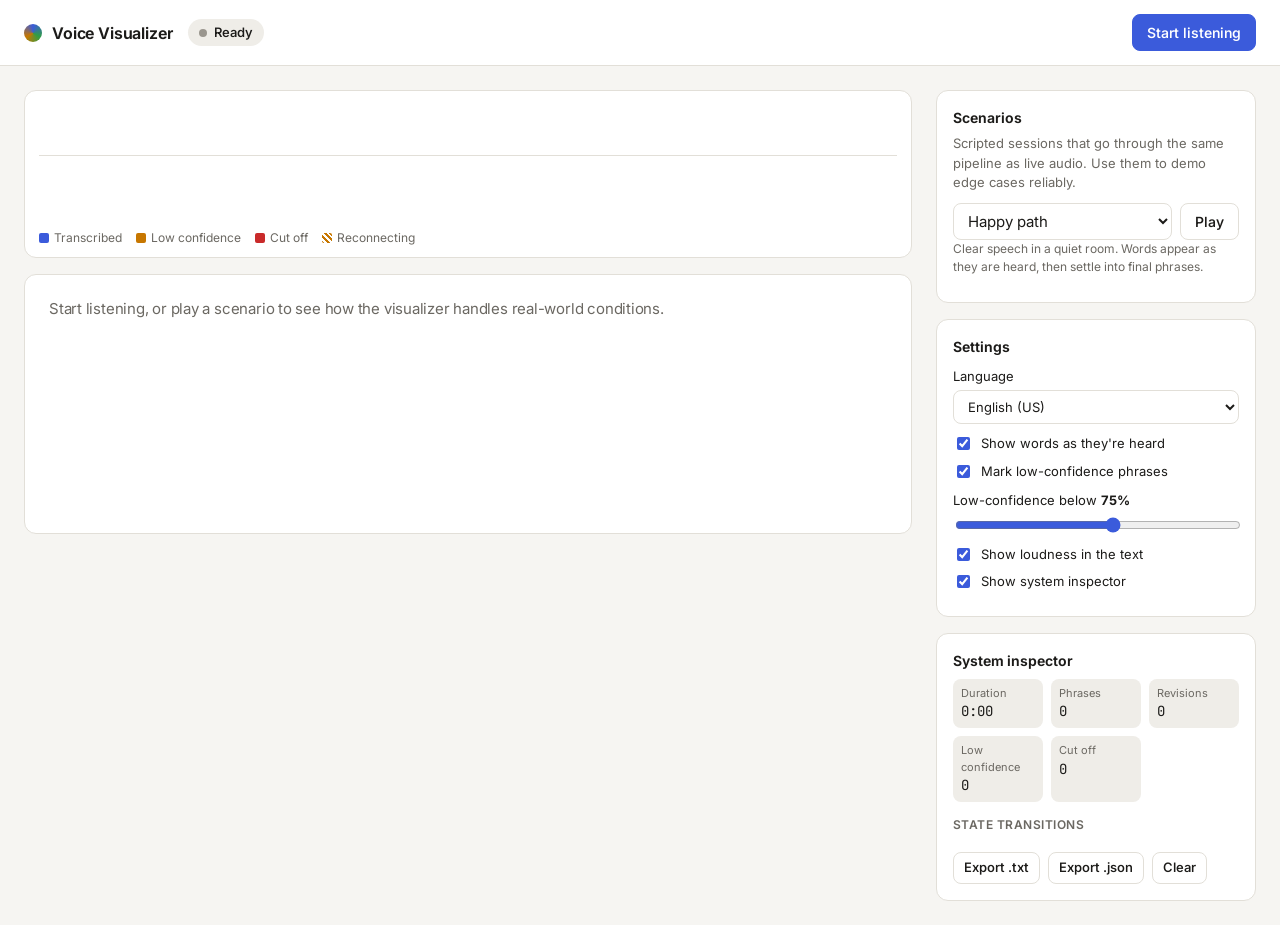
==== index.html @ 73055bd8 "Build real-time voice visualizer with edge-case scenarios Live mode uses Web Audio for loudness and " ====
<!doctype html>
<html lang="en">
<head>
  <meta charset="utf-8">
  <meta name="viewport" content="width=device-width, initial-scale=1">
  <title>Voice Visualizer</title>
  <meta name="description" content="Real-time voice visualizer: live transcription with partial results, confidence and loudness, plus scripted edge-case scenarios.">
  <link rel="preconnect" href="https://fonts.googleapis.com">
  <link rel="preconnect" href="https://fonts.gstatic.com" crossorigin>
  <link href="https://fonts.googleapis.com/css2?family=Inter:wght@300..800&family=JetBrains+Mono:wght@400;500&display=swap" rel="stylesheet">
  <link rel="stylesheet" href="styles.css">
</head>
<body>
  <header class="topbar">
    <div class="brand">
      <span class="brand-mark" aria-hidden="true"></span>
      <h1>Voice Visualizer</h1>
    </div>
    <div class="status" aria-live="polite">
      <span id="stateChip" class="chip" data-state="idle">Ready</span>
      <span id="modeLabel" class="mode-label"></span>
    </div>
    <div class="controls" id="controls"></div>
  </header>

  <main class="layout">
    <section class="stage">
      <div id="banner" class="banner" hidden></div>

      <div class="ribbon-wrap">
        <canvas id="ribbon" aria-label="Live loudness of the microphone over the last 12 seconds"></canvas>
        <div class="ribbon-legend">
          <span><i class="sw sw-speech"></i>Transcribed</span>
          <span><i class="sw sw-low"></i>Low confidence</span>
          <span><i class="sw sw-cut"></i>Cut off</span>
          <span><i class="sw sw-gap"></i>Reconnecting</span>
        </div>
      </div>

      <div id="hint" class="hint" hidden></div>

      <article id="transcript" class="transcript" aria-live="polite">
        <p class="empty" id="emptyState">Start listening, or play a scenario to see how the visualizer handles real-world conditions.</p>
      </article>
    </section>

    <aside class="panel">
      <section class="card">
        <h2>Scenarios</h2>
        <p class="muted">Scripted sessions that go through the same pipeline as live audio. Use them to demo edge cases reliably.</p>
        <div class="row">
          <select id="scenarioSelect" aria-label="Scenario"></select>
          <button id="playScenario" class="btn">Play</button>
        </div>
        <p id="scenarioDesc" class="muted small"></p>
      </section>

      <section class="card">
        <h2>Settings</h2>
        <label class="field">
          <span>Language</span>
          <select id="langSelect">
            <option value="en-US">English (US)</option>
            <option value="en-GB">English (UK)</option>
            <option value="en-IN">English (India)</option>
            <option value="hi-IN">Hindi</option>
            <option value="es-ES">Spanish</option>
            <option value="fr-FR">French</option>
            <option value="de-DE">German</option>
          </select>
        </label>
        <label class="toggle"><input type="checkbox" id="optPartial" checked><span>Show words as they're heard</span></label>
        <label class="toggle"><input type="checkbox" id="optConfidence" checked><span>Mark low-confidence phrases</span></label>
        <label class="field slider" id="thresholdField">
          <span>Low-confidence below <b id="thresholdValue">75%</b></span>
          <input type="range" id="optThreshold" min="50" max="95" step="5" value="75">
        </label>
        <label class="toggle"><input type="checkbox" id="optLoudness" checked><span>Show loudness in the text</span></label>
        <label class="toggle"><input type="checkbox" id="optInspector" checked><span>Show system inspector</span></label>
      </section>

      <section class="card inspector" id="inspector">
        <h2>System inspector</h2>
        <dl class="stats">
          <div><dt>Duration</dt><dd id="statDuration">0:00</dd></div>
          <div><dt>Phrases</dt><dd id="statSegments">0</dd></div>
          <div><dt>Revisions</dt><dd id="statRevisions">0</dd></div>
          <div><dt>Low confidence</dt><dd id="statLow">0</dd></div>
          <div><dt>Cut off</dt><dd id="statCut">0</dd></div>
        </dl>
        <h3>State transitions</h3>
        <ol id="log" class="log"></ol>
        <div class="row">
          <button id="exportTxt" class="btn ghost small">Export .txt</button>
          <button id="exportJson" class="btn ghost small">Export .json</button>
          <button id="clearBtn" class="btn ghost small">Clear</button>
        </div>
      </section>
    </aside>
  </main>

  <script src="scenarios.js"></script>
  <script src="app.js"></script>
</body>
</html>
---- styles.css ----
:root {
  --bg: #f6f5f2;
  --surface: #ffffff;
  --surface-2: #efede8;
  --text: #1c1b19;
  --muted: #6b6862;
  --border: #e2dfd8;
  --accent: #3b5bdb;
  --accent-soft: rgba(59, 91, 219, 0.18);
  --warn: #c77700;
  --warn-soft: rgba(199, 119, 0, 0.2);
  --danger: #c92a2a;
  --danger-soft: rgba(201, 42, 42, 0.16);
  --ok: #2f9e44;
  --idle: #9a968e;
  --radius: 12px;
  --mono: "JetBrains Mono", ui-monospace, monospace;
}

@media (prefers-color-scheme: dark) {
  :root:not([data-theme="light"]) {
    --bg: #131312;
    --surface: #1c1c1a;
    --surface-2: #262623;
    --text: #ecebe7;
    --muted: #9b988f;
    --border: #33322e;
    --accent: #7b96ff;
    --accent-soft: rgba(123, 150, 255, 0.22);
    --warn: #f0a63a;
    --warn-soft: rgba(240, 166, 58, 0.22);
    --danger: #ff6b6b;
    --danger-soft: rgba(255, 107, 107, 0.18);
    --ok: #51cf66;
    --idle: #6f6c66;
  }
}

* { box-sizing: border-box; }

body {
  margin: 0;
  background: var(--bg);
  color: var(--text);
  font-family: Inter, system-ui, sans-serif;
  font-size: 15px;
  line-height: 1.5;
}

button, select, input { font: inherit; color: inherit; }

/* ---- Top bar ---- */
.topbar {
  display: flex;
  align-items: center;
  gap: 16px;
  padding: 14px 24px;
  border-bottom: 1px solid var(--border);
  background: var(--surface);
  position: sticky;
  top: 0;
  z-index: 5;
  flex-wrap: wrap;
}
.brand { display: flex; align-items: center; gap: 10px; }
.brand h1 { font-size: 16px; font-weight: 650; margin: 0; letter-spacing: -0.01em; }
.brand-mark {
  width: 18px; height: 18px; border-radius: 50%;
  background: conic-gradient(var(--accent), var(--ok), var(--warn), var(--accent));
}
.status { display: flex; align-items: center; gap: 10px; margin-right: auto; }
.mode-label { color: var(--muted); font-size: 13px; }

.chip {
  display: inline-flex; align-items: center; gap: 7px;
  font-size: 13px; font-weight: 550;
  padding: 4px 11px; border-radius: 999px;
  white-space: nowrap;
  background: var(--surface-2);
}
.chip::before {
  content: ""; width: 8px; height: 8px; border-radius: 50%;
  background: var(--idle);
}
.chip[data-state="listening"]::before { background: var(--ok); animation: pulse 1.4s infinite; }
.chip[data-state="listening"][data-speaking="true"]::before { background: var(--accent); }
.chip[data-state="requesting"]::before,
.chip[data-state="consent"]::before { background: var(--accent); }
.chip[data-state="reconnecting"]::before { background: var(--warn); animation: pulse 0.8s infinite; }
.chip[data-state="blocked"]::before,
.chip[data-state="unsupported"]::before { background: var(--danger); }
@keyframes pulse { 50% { opacity: 0.35; } }

.controls { display: flex; gap: 8px; }

.btn {
  border: 1px solid var(--border);
  background: var(--surface);
  padding: 7px 14px;
  border-radius: 8px;
  cursor: pointer;
  font-weight: 550;
  font-size: 14px;
}
.btn:hover { background: var(--surface-2); }
.btn.primary { background: var(--accent); border-color: var(--accent); color: #fff; }
.btn.primary:hover { filter: brightness(1.08); }
.btn.ghost { background: transparent; }
.btn.small { padding: 5px 10px; font-size: 13px; }
.btn:disabled { opacity: 0.5; cursor: not-allowed; }

/* ---- Layout ---- */
.layout {
  display: grid;
  grid-template-columns: minmax(0, 1fr) 320px;
  gap: 24px;
  padding: 24px;
  max-width: 1280px;
  margin: 0 auto;
}
@media (max-width: 900px) {
  .layout { grid-template-columns: 1fr; padding: 16px; }
  .topbar { padding: 12px 16px; }
}

.stage { display: flex; flex-direction: column; gap: 16px; min-width: 0; }

/* ---- Banner (consent / errors / reconnecting) ---- */
.banner {
  border-radius: var(--radius);
  padding: 16px 18px;
  border: 1px solid var(--border);
  background: var(--surface);
  border-left: 4px solid var(--accent);
}
.banner[data-tone="warn"] { border-left-color: var(--warn); background: color-mix(in srgb, var(--warn-soft) 40%, var(--surface)); }
.banner[data-tone="danger"] { border-left-color: var(--danger); background: color-mix(in srgb, var(--danger-soft) 40%, var(--surface)); }
.banner h2 { margin: 0 0 4px; font-size: 15px; font-weight: 650; }
.banner p { margin: 0 0 12px; color: var(--muted); }
.banner p:last-child { margin-bottom: 0; }
.banner ul { margin: 0 0 12px; padding-left: 18px; color: var(--muted); }
.banner .row { margin-top: 4px; }

/* ---- Ribbon ---- */
.ribbon-wrap {
  background: var(--surface);
  border: 1px solid var(--border);
  border-radius: var(--radius);
  padding: 12px 14px 10px;
}
#ribbon { width: 100%; height: 120px; display: block; }
.ribbon-legend {
  display: flex; gap: 14px; flex-wrap: wrap;
  font-size: 12px; color: var(--muted); margin-top: 6px;
}
.sw { display: inline-block; width: 10px; height: 10px; border-radius: 2px; margin-right: 5px; vertical-align: -1px; }
.sw-speech { background: var(--accent); }
.sw-low { background: var(--warn); }
.sw-cut { background: var(--danger); }
.sw-gap { background: repeating-linear-gradient(45deg, var(--warn) 0 2px, transparent 2px 4px); }

.hint {
  font-size: 13px; color: var(--muted);
  padding: 8px 12px; border-radius: 8px; background: var(--surface-2);
}

/* ---- Transcript ---- */
.transcript {
  background: var(--surface);
  border: 1px solid var(--border);
  border-radius: var(--radius);
  padding: 22px 24px;
  min-height: 260px;
  font-size: 22px;
  line-height: 1.55;
  letter-spacing: -0.01em;
}
.transcript .empty { font-size: 15px; color: var(--muted); margin: 0; }
.seg { margin: 0 0 14px; display: flex; gap: 14px; align-items: baseline; }
.seg-time { font-family: var(--mono); font-size: 11px; color: var(--muted); min-width: 34px; flex-shrink: 0; }
.seg-text { flex: 1; min-width: 0; }
.w { transition: font-weight 0.4s, opacity 0.4s; }
.seg.partial .seg-text { color: var(--muted); }
.seg.partial .seg-text::after {
  content: ""; display: inline-block; width: 2px; height: 0.9em;
  background: var(--accent); margin-left: 3px; vertical-align: -0.1em;
  animation: pulse 1s infinite;
}
.w.revised { animation: revised 1.1s ease-out; border-radius: 3px; }
@keyframes revised {
  0% { background: var(--accent-soft); color: var(--accent); }
  100% { background: transparent; }
}
.seg.low .seg-text {
  text-decoration: underline dotted var(--warn);
  text-decoration-thickness: 2px;
  text-underline-offset: 5px;
}
.tag {
  display: inline-block; font-size: 11px; font-weight: 600;
  padding: 1px 7px; border-radius: 999px; margin-left: 8px;
  vertical-align: 0.25em; letter-spacing: 0;
}
.tag.low { background: var(--warn-soft); color: var(--warn); }
.tag.cut { background: var(--danger-soft); color: var(--danger); }
.gap-marker {
  font-size: 12px; color: var(--warn); margin: 0 0 14px 48px;
  font-family: var(--mono);
}
.listening-dots { font-size: 15px; color: var(--muted); margin: 0 0 0 48px; }

/* ---- Side panel ---- */
.panel { display: flex; flex-direction: column; gap: 16px; }
.card {
  background: var(--surface);
  border: 1px solid var(--border);
  border-radius: var(--radius);
  padding: 16px;
}
.card h2 { margin: 0 0 6px; font-size: 14px; font-weight: 650; }
.card h3 { margin: 14px 0 6px; font-size: 12px; font-weight: 600; color: var(--muted); text-transform: uppercase; letter-spacing: 0.04em; }
.muted { color: var(--muted); margin: 0 0 10px; font-size: 13px; }
.small { font-size: 12px; }
.row { display: flex; gap: 8px; flex-wrap: wrap; align-items: center; }
.row select { flex: 1; min-width: 0; }
select {
  padding: 7px 10px; border-radius: 8px;
  border: 1px solid var(--border); background: var(--surface);
}
.field { display: flex; flex-direction: column; gap: 4px; margin: 10px 0; font-size: 13px; }
.field.slider input { width: 100%; accent-color: var(--accent); }
.toggle { display: flex; gap: 8px; align-items: center; margin: 8px 0; font-size: 13px; cursor: pointer; }
.toggle input { accent-color: var(--accent); }

.stats { display: grid; grid-template-columns: repeat(3, 1fr); gap: 8px; margin: 8px 0 0; }
.stats div { background: var(--surface-2); border-radius: 8px; padding: 6px 8px; }
.stats dt { font-size: 11px; color: var(--muted); }
.stats dd { margin: 0; font-family: var(--mono); font-size: 14px; }
.log {
  list-style: none; margin: 0 0 12px; padding: 0;
  font-family: var(--mono); font-size: 11px;
  max-height: 220px; overflow-y: auto;
}
.log li { padding: 3px 0; border-bottom: 1px dashed var(--border); display: grid; grid-template-columns: 42px 1fr; gap: 6px; }
.log .t { color: var(--muted); }
.log .why { color: var(--muted); grid-column: 2; }
.log .warn { color: var(--danger); }

[hidden] { display: none !important; }
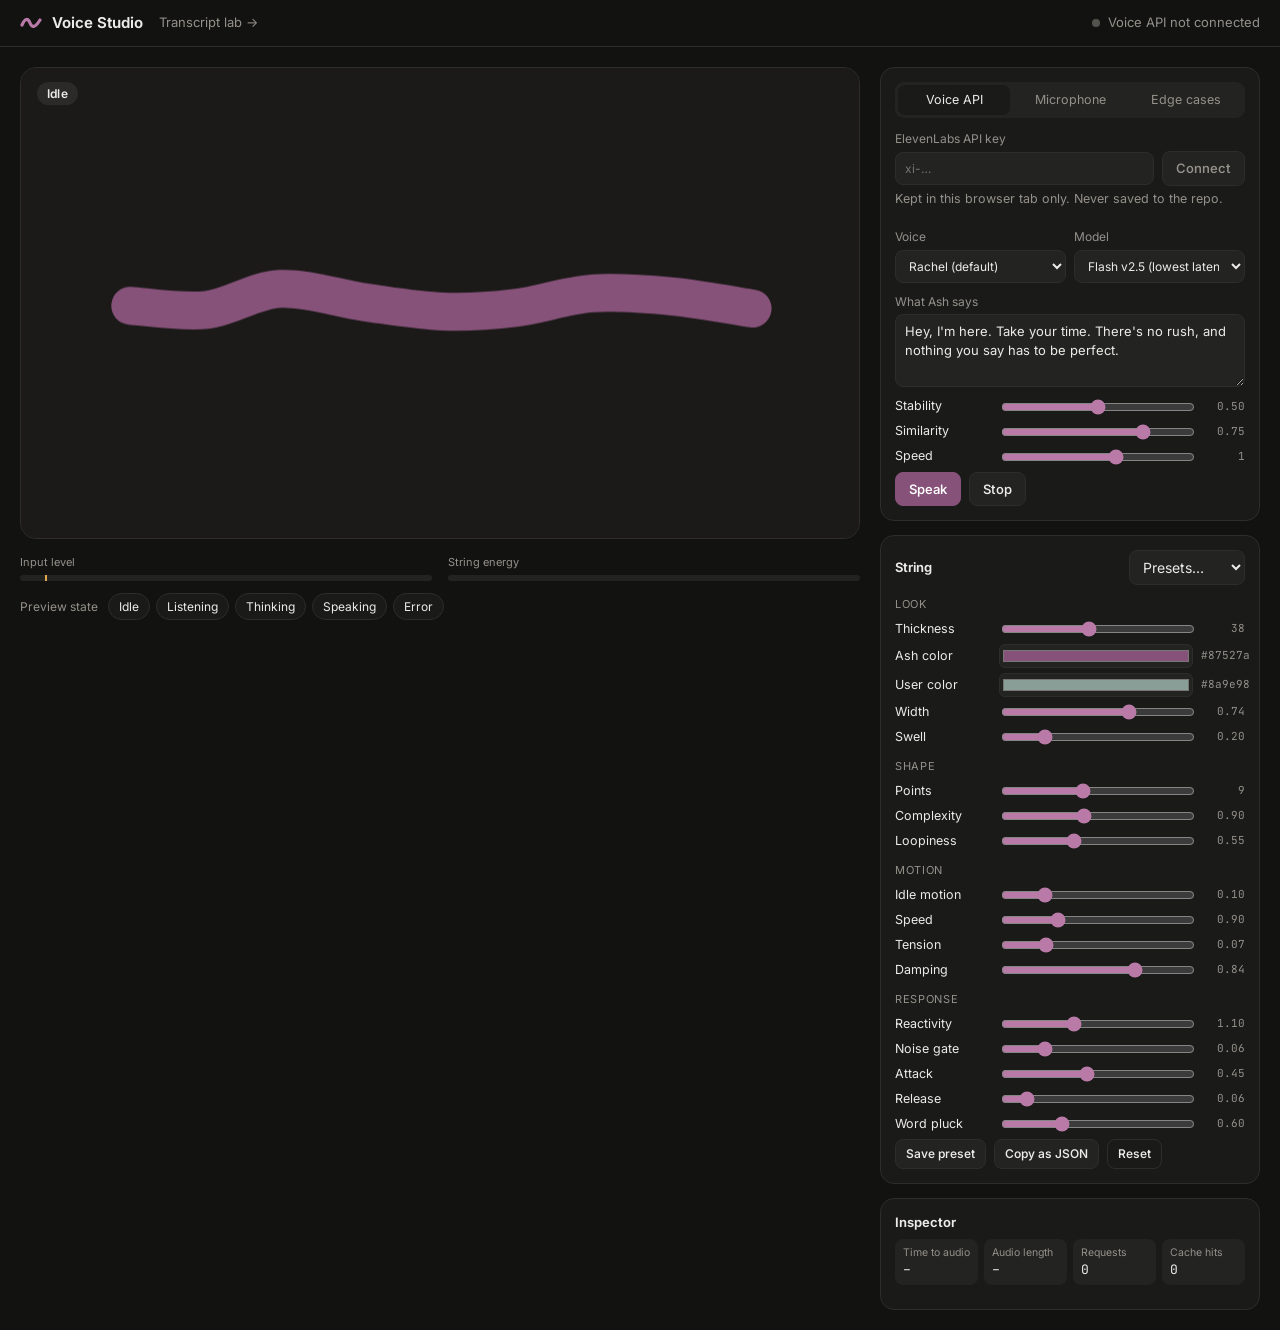
==== commit 9f25997f: "Add Voice Studio for tuning the voice string The studio drives a spring-physics string from three so" ====
--- a/index.html
+++ b/index.html
@@ -3,103 +3,140 @@
 <head>
   <meta charset="utf-8">
   <meta name="viewport" content="width=device-width, initial-scale=1">
-  <title>Voice Visualizer</title>
-  <meta name="description" content="Real-time voice visualizer: live transcription with partial results, confidence and loudness, plus scripted edge-case scenarios.">
+  <title>Voice Studio</title>
+  <meta name="description" content="Internal tool for tuning the voice string visual against a live voice API, the microphone and scripted edge cases.">
   <link rel="preconnect" href="https://fonts.googleapis.com">
   <link rel="preconnect" href="https://fonts.gstatic.com" crossorigin>
   <link href="https://fonts.googleapis.com/css2?family=Inter:wght@300..800&family=JetBrains+Mono:wght@400;500&display=swap" rel="stylesheet">
-  <link rel="stylesheet" href="styles.css">
+  <link rel="stylesheet" href="studio.css">
 </head>
 <body>
-  <header class="topbar">
+  <header class="bar">
     <div class="brand">
-      <span class="brand-mark" aria-hidden="true"></span>
-      <h1>Voice Visualizer</h1>
+      <svg width="22" height="14" viewBox="0 0 22 14" aria-hidden="true"><path d="M2 9 C5 2, 8 2, 10 7 S15 12, 20 4" fill="none" stroke="currentColor" stroke-width="3.2" stroke-linecap="round"/></svg>
+      <h1>Voice Studio</h1>
+      <a class="navlink" href="transcript.html">Transcript lab →</a>
     </div>
-    <div class="status" aria-live="polite">
-      <span id="stateChip" class="chip" data-state="idle">Ready</span>
-      <span id="modeLabel" class="mode-label"></span>
+    <div class="api-status" id="apiStatus" data-status="none">
+      <span class="dot"></span><span id="apiStatusText">Voice API not connected</span>
     </div>
-    <div class="controls" id="controls"></div>
   </header>
 
-  <main class="layout">
-    <section class="stage">
-      <div id="banner" class="banner" hidden></div>
-
-      <div class="ribbon-wrap">
-        <canvas id="ribbon" aria-label="Live loudness of the microphone over the last 12 seconds"></canvas>
-        <div class="ribbon-legend">
-          <span><i class="sw sw-speech"></i>Transcribed</span>
-          <span><i class="sw sw-low"></i>Low confidence</span>
-          <span><i class="sw sw-cut"></i>Cut off</span>
-          <span><i class="sw sw-gap"></i>Reconnecting</span>
+  <main class="studio">
+    <section class="stage-col">
+      <div class="stage" id="stage">
+        <canvas id="stringCanvas" aria-label="The voice string, reacting to the current audio"></canvas>
+        <div class="stage-top">
+          <span class="state-pill" id="statePill" data-state="idle">Idle</span>
+          <span class="state-detail" id="stateDetail"></span>
         </div>
+        <div class="caption" id="caption" aria-live="polite"></div>
+        <div class="error-card" id="errorCard" hidden></div>
       </div>
 
-      <div id="hint" class="hint" hidden></div>
+      <div class="meter-row">
+        <div class="meter">
+          <span class="meter-label">Input level</span>
+          <div class="meter-track"><div class="meter-fill raw" id="rawMeter"></div><div class="meter-gate" id="gateMark" title="Noise gate"></div></div>
+        </div>
+        <div class="meter">
+          <span class="meter-label">String energy</span>
+          <div class="meter-track"><div class="meter-fill" id="energyMeter"></div></div>
+        </div>
+        <span class="clip" id="clipBadge" hidden>CLIPPING</span>
+      </div>
 
-      <article id="transcript" class="transcript" aria-live="polite">
-        <p class="empty" id="emptyState">Start listening, or play a scenario to see how the visualizer handles real-world conditions.</p>
-      </article>
+      <div class="states-row">
+        <span class="row-label">Preview state</span>
+        <button class="chip-btn" data-preview="idle">Idle</button>
+        <button class="chip-btn" data-preview="listening">Listening</button>
+        <button class="chip-btn" data-preview="thinking">Thinking</button>
+        <button class="chip-btn" data-preview="speaking">Speaking</button>
+        <button class="chip-btn" data-preview="error">Error</button>
+      </div>
     </section>
 
-    <aside class="panel">
-      <section class="card">
-        <h2>Scenarios</h2>
-        <p class="muted">Scripted sessions that go through the same pipeline as live audio. Use them to demo edge cases reliably.</p>
-        <div class="row">
-          <select id="scenarioSelect" aria-label="Scenario"></select>
-          <button id="playScenario" class="btn">Play</button>
+    <aside class="side">
+      <!-- Sources -->
+      <section class="panel">
+        <div class="tabs" role="tablist">
+          <button class="tab active" data-tab="api" role="tab">Voice API</button>
+          <button class="tab" data-tab="mic" role="tab">Microphone</button>
+          <button class="tab" data-tab="cases" role="tab">Edge cases</button>
         </div>
-        <p id="scenarioDesc" class="muted small"></p>
+
+        <div class="tab-body" data-body="api">
+          <label class="field">
+            <span>ElevenLabs API key</span>
+            <div class="row">
+              <input type="password" id="apiKey" placeholder="xi-…" autocomplete="off" spellcheck="false">
+              <button class="btn" id="connectBtn">Connect</button>
+            </div>
+            <small class="muted">Kept in this browser tab only. Never saved to the repo.</small>
+          </label>
+          <div class="grid2">
+            <label class="field"><span>Voice</span><select id="voiceSelect"></select></label>
+            <label class="field"><span>Model</span>
+              <select id="modelSelect">
+                <option value="eleven_flash_v2_5">Flash v2.5 (lowest latency)</option>
+                <option value="eleven_turbo_v2_5">Turbo v2.5</option>
+                <option value="eleven_multilingual_v2">Multilingual v2 (highest quality)</option>
+              </select>
+            </label>
+          </div>
+          <label class="field">
+            <span>What Ash says</span>
+            <textarea id="ttsText" rows="3">Hey, I'm here. Take your time. There's no rush, and nothing you say has to be perfect.</textarea>
+          </label>
+          <div class="sliders" id="voiceSliders"></div>
+          <div class="row">
+            <button class="btn primary" id="speakBtn">Speak</button>
+            <button class="btn" id="stopBtn">Stop</button>
+          </div>
+        </div>
+
+        <div class="tab-body" data-body="mic" hidden>
+          <p class="muted">The string reacts to your voice. If the browser supports speech recognition, each recognized word also plucks the string.</p>
+          <div class="row">
+            <button class="btn primary" id="micBtn">Start mic</button>
+          </div>
+          <p class="muted small" id="micNote"></p>
+        </div>
+
+        <div class="tab-body" data-body="cases" hidden>
+          <p class="muted">Scripted signals and API failures that run through the same pipeline as real audio.</p>
+          <div class="case-list" id="caseList"></div>
+        </div>
       </section>
 
-      <section class="card">
-        <h2>Settings</h2>
-        <label class="field">
-          <span>Language</span>
-          <select id="langSelect">
-            <option value="en-US">English (US)</option>
-            <option value="en-GB">English (UK)</option>
-            <option value="en-IN">English (India)</option>
-            <option value="hi-IN">Hindi</option>
-            <option value="es-ES">Spanish</option>
-            <option value="fr-FR">French</option>
-            <option value="de-DE">German</option>
-          </select>
-        </label>
-        <label class="toggle"><input type="checkbox" id="optPartial" checked><span>Show words as they're heard</span></label>
-        <label class="toggle"><input type="checkbox" id="optConfidence" checked><span>Mark low-confidence phrases</span></label>
-        <label class="field slider" id="thresholdField">
-          <span>Low-confidence below <b id="thresholdValue">75%</b></span>
-          <input type="range" id="optThreshold" min="50" max="95" step="5" value="75">
-        </label>
-        <label class="toggle"><input type="checkbox" id="optLoudness" checked><span>Show loudness in the text</span></label>
-        <label class="toggle"><input type="checkbox" id="optInspector" checked><span>Show system inspector</span></label>
+      <!-- String parameters -->
+      <section class="panel">
+        <div class="panel-head">
+          <h2>String</h2>
+          <select id="lookSelect" aria-label="Preset"></select>
+        </div>
+        <div id="paramGroups"></div>
+        <div class="row">
+          <button class="btn small" id="savePreset">Save preset</button>
+          <button class="btn small" id="copyParams">Copy as JSON</button>
+          <button class="btn small ghost" id="resetParams">Reset</button>
+        </div>
       </section>
 
-      <section class="card inspector" id="inspector">
-        <h2>System inspector</h2>
+      <!-- Inspector -->
+      <section class="panel">
+        <h2>Inspector</h2>
         <dl class="stats">
-          <div><dt>Duration</dt><dd id="statDuration">0:00</dd></div>
-          <div><dt>Phrases</dt><dd id="statSegments">0</dd></div>
-          <div><dt>Revisions</dt><dd id="statRevisions">0</dd></div>
-          <div><dt>Low confidence</dt><dd id="statLow">0</dd></div>
-          <div><dt>Cut off</dt><dd id="statCut">0</dd></div>
+          <div><dt>Time to audio</dt><dd id="mTTA">–</dd></div>
+          <div><dt>Audio length</dt><dd id="mLen">–</dd></div>
+          <div><dt>Requests</dt><dd id="mReq">0</dd></div>
+          <div><dt>Cache hits</dt><dd id="mCache">0</dd></div>
         </dl>
-        <h3>State transitions</h3>
-        <ol id="log" class="log"></ol>
-        <div class="row">
-          <button id="exportTxt" class="btn ghost small">Export .txt</button>
-          <button id="exportJson" class="btn ghost small">Export .json</button>
-          <button id="clearBtn" class="btn ghost small">Clear</button>
-        </div>
+        <ol class="log" id="log"></ol>
       </section>
     </aside>
   </main>
 
-  <script src="scenarios.js"></script>
-  <script src="app.js"></script>
+  <script src="studio.js"></script>
 </body>
 </html>
--- a/studio.css
+++ b/studio.css
@@ -0,0 +1,198 @@
+:root {
+  --bg: #121211;
+  --panel: #1a1a19;
+  --panel-2: #232321;
+  --stage: #1b1a18;
+  --text: #ecebe7;
+  --muted: #94918a;
+  --border: #2e2d2a;
+  --accent: #b97aa8;
+  --accent-strong: #87527a;
+  --ok: #6cc28a;
+  --warn: #e5a54b;
+  --danger: #ef6b6b;
+  --mono: "JetBrains Mono", ui-monospace, monospace;
+}
+
+* { box-sizing: border-box; }
+
+body {
+  margin: 0;
+  background: var(--bg);
+  color: var(--text);
+  font-family: Inter, system-ui, sans-serif;
+  font-size: 14px;
+  line-height: 1.45;
+}
+
+button, select, input, textarea { font: inherit; color: inherit; }
+
+/* ---- Bar ---- */
+.bar {
+  display: flex; align-items: center; justify-content: space-between; gap: 12px;
+  padding: 12px 20px; border-bottom: 1px solid var(--border);
+  flex-wrap: wrap;
+}
+.brand { display: flex; align-items: center; gap: 10px; color: var(--accent); }
+.brand h1 { margin: 0; font-size: 15px; font-weight: 650; color: var(--text); }
+.navlink { color: var(--muted); font-size: 13px; text-decoration: none; margin-left: 6px; }
+.navlink:hover { color: var(--accent); }
+
+.api-status { display: flex; align-items: center; gap: 8px; font-size: 13px; color: var(--muted); }
+.api-status .dot { width: 8px; height: 8px; border-radius: 50%; background: #55534e; }
+.api-status[data-status="ok"] .dot { background: var(--ok); }
+.api-status[data-status="checking"] .dot { background: var(--warn); }
+.api-status[data-status="error"] .dot { background: var(--danger); }
+
+/* ---- Layout ---- */
+.studio {
+  display: grid;
+  grid-template-columns: minmax(0, 1fr) 380px;
+  gap: 20px;
+  padding: 20px;
+  max-width: 1440px;
+  margin: 0 auto;
+}
+@media (max-width: 960px) {
+  .studio { grid-template-columns: 1fr; padding: 16px; }
+}
+
+.stage-col { display: flex; flex-direction: column; gap: 12px; min-width: 0; }
+@media (min-width: 961px) {
+  .stage-col { position: sticky; top: 20px; align-self: start; }
+}
+
+.stage {
+  position: relative;
+  background: var(--stage);
+  border-radius: 16px;
+  border: 1px solid var(--border);
+  aspect-ratio: 16 / 9;
+  overflow: hidden;
+}
+#stringCanvas { position: absolute; inset: 0; width: 100%; height: 100%; }
+.stage-top {
+  position: absolute; top: 14px; left: 16px; right: 16px;
+  display: flex; gap: 10px; align-items: center;
+}
+.state-pill {
+  font-size: 12px; font-weight: 600; letter-spacing: 0.02em;
+  padding: 3px 10px; border-radius: 999px;
+  background: rgba(255, 255, 255, 0.07);
+}
+.state-pill[data-state="listening"] { color: #c7d8d2; }
+.state-pill[data-state="thinking"] { color: var(--warn); }
+.state-pill[data-state="speaking"] { color: var(--accent); }
+.state-pill[data-state="error"] { color: var(--danger); }
+.state-detail { font-size: 12px; color: var(--muted); font-family: var(--mono); }
+
+.caption {
+  position: absolute; left: 0; right: 0; bottom: 18px;
+  text-align: center; padding: 0 24px;
+  font-size: clamp(14px, 1.6vw, 19px);
+  color: var(--text);
+}
+.caption .speaker { color: var(--muted); font-size: 12px; margin-right: 8px; text-transform: uppercase; letter-spacing: 0.06em; }
+.caption .wd { opacity: 0.28; transition: opacity 0.15s; }
+.caption .wd.on { opacity: 1; }
+
+.error-card {
+  position: absolute; top: 50px; right: 16px; max-width: 320px;
+  background: rgba(30, 18, 18, 0.92);
+  border: 1px solid rgba(239, 107, 107, 0.4);
+  border-radius: 12px; padding: 12px 14px; font-size: 13px;
+}
+.error-card h3 { margin: 0 0 4px; font-size: 13px; color: var(--danger); }
+.error-card p { margin: 0 0 6px; color: var(--text); }
+.error-card .dev { font-family: var(--mono); font-size: 11px; color: var(--muted); margin: 0; }
+
+.meter-row { display: flex; gap: 16px; align-items: center; flex-wrap: wrap; }
+.meter { flex: 1; min-width: 160px; }
+.meter-label { font-size: 11px; color: var(--muted); }
+.meter-track { position: relative; height: 6px; background: var(--panel-2); border-radius: 3px; overflow: hidden; margin-top: 3px; }
+.meter-fill { height: 100%; width: 0; background: var(--accent); border-radius: 3px; }
+.meter-fill.raw { background: #6f6c66; }
+.meter-gate { position: absolute; top: 0; bottom: 0; width: 2px; background: var(--warn); }
+.clip { font-size: 11px; font-weight: 700; color: var(--danger); font-family: var(--mono); }
+
+.states-row { display: flex; gap: 6px; align-items: center; flex-wrap: wrap; }
+.row-label { font-size: 12px; color: var(--muted); margin-right: 4px; }
+.chip-btn {
+  border: 1px solid var(--border); background: var(--panel);
+  padding: 4px 10px; border-radius: 999px; font-size: 12px; cursor: pointer;
+}
+.chip-btn:hover, .chip-btn.active { border-color: var(--accent); color: var(--accent); }
+
+/* ---- Side panels ---- */
+.side { display: flex; flex-direction: column; gap: 14px; }
+.panel {
+  background: var(--panel); border: 1px solid var(--border);
+  border-radius: 14px; padding: 14px;
+}
+.panel h2 { margin: 0 0 8px; font-size: 13px; font-weight: 650; }
+.panel-head { display: flex; justify-content: space-between; align-items: center; gap: 8px; margin-bottom: 4px; }
+.panel-head h2 { margin: 0; }
+.panel-head select { max-width: 190px; }
+.muted { color: var(--muted); font-size: 12.5px; margin: 0 0 10px; }
+.small { font-size: 12px; }
+
+.tabs { display: flex; gap: 4px; background: var(--panel-2); padding: 3px; border-radius: 9px; margin-bottom: 12px; }
+.tab { flex: 1; border: 0; background: transparent; padding: 6px 4px; border-radius: 7px; cursor: pointer; font-size: 12.5px; color: var(--muted); }
+.tab.active { background: var(--panel); color: var(--text); }
+
+.field { display: flex; flex-direction: column; gap: 4px; margin-bottom: 10px; font-size: 12px; color: var(--muted); }
+.field > span { color: var(--muted); }
+input[type="password"], input[type="text"], textarea, select {
+  background: var(--panel-2); border: 1px solid var(--border); border-radius: 8px;
+  padding: 7px 9px; color: var(--text); min-width: 0;
+}
+textarea { resize: vertical; font-size: 13px; }
+.row { display: flex; gap: 8px; align-items: center; flex-wrap: wrap; }
+.row input { flex: 1; }
+.grid2 { display: grid; grid-template-columns: 1fr 1fr; gap: 8px; }
+
+.btn {
+  border: 1px solid var(--border); background: var(--panel-2);
+  padding: 7px 13px; border-radius: 8px; cursor: pointer; font-weight: 550; font-size: 13px;
+}
+.btn:hover { border-color: #4a4844; }
+.btn.primary { background: var(--accent-strong); border-color: var(--accent-strong); color: #fff; }
+.btn.primary:hover { filter: brightness(1.12); }
+.btn.ghost { background: transparent; }
+.btn.small { padding: 5px 10px; font-size: 12px; }
+.btn:disabled { opacity: 0.45; cursor: not-allowed; }
+
+.group-title {
+  font-size: 11px; text-transform: uppercase; letter-spacing: 0.06em;
+  color: var(--muted); margin: 12px 0 6px;
+}
+.slider { display: grid; grid-template-columns: 96px 1fr 44px; gap: 8px; align-items: center; margin: 5px 0; font-size: 12.5px; }
+.slider input[type="range"] { width: 100%; accent-color: var(--accent); }
+.slider output { font-family: var(--mono); font-size: 11px; color: var(--muted); text-align: right; }
+.slider input[type="color"] { width: 100%; height: 24px; border: 1px solid var(--border); border-radius: 6px; background: var(--panel-2); padding: 1px; }
+
+.case-list { display: flex; flex-direction: column; gap: 6px; }
+.case {
+  text-align: left; border: 1px solid var(--border); background: var(--panel-2);
+  border-radius: 9px; padding: 8px 10px; cursor: pointer;
+}
+.case:hover { border-color: var(--accent); }
+.case b { display: block; font-size: 13px; font-weight: 600; }
+.case span { font-size: 12px; color: var(--muted); }
+.case-group { font-size: 11px; text-transform: uppercase; letter-spacing: 0.06em; color: var(--muted); margin: 8px 0 2px; }
+
+.stats { display: grid; grid-template-columns: repeat(4, 1fr); gap: 6px; margin: 0 0 10px; }
+.stats div { background: var(--panel-2); border-radius: 8px; padding: 6px 8px; }
+.stats dt { font-size: 10.5px; color: var(--muted); }
+.stats dd { margin: 0; font-family: var(--mono); font-size: 13px; }
+.log { list-style: none; margin: 0; padding: 0; font-family: var(--mono); font-size: 11px; max-height: 220px; overflow-y: auto; }
+.log li { padding: 3px 0; border-bottom: 1px dashed var(--border); display: grid; grid-template-columns: 52px 1fr; gap: 6px; }
+.log .t { color: var(--muted); }
+.log .err { color: var(--danger); }
+.log .ok { color: var(--ok); }
+
+[hidden] { display: none !important; }
+
+.side, .panel, .grid2 > *, .field { min-width: 0; }
+select, textarea, input { max-width: 100%; }
+.grid2 select { width: 100%; }
